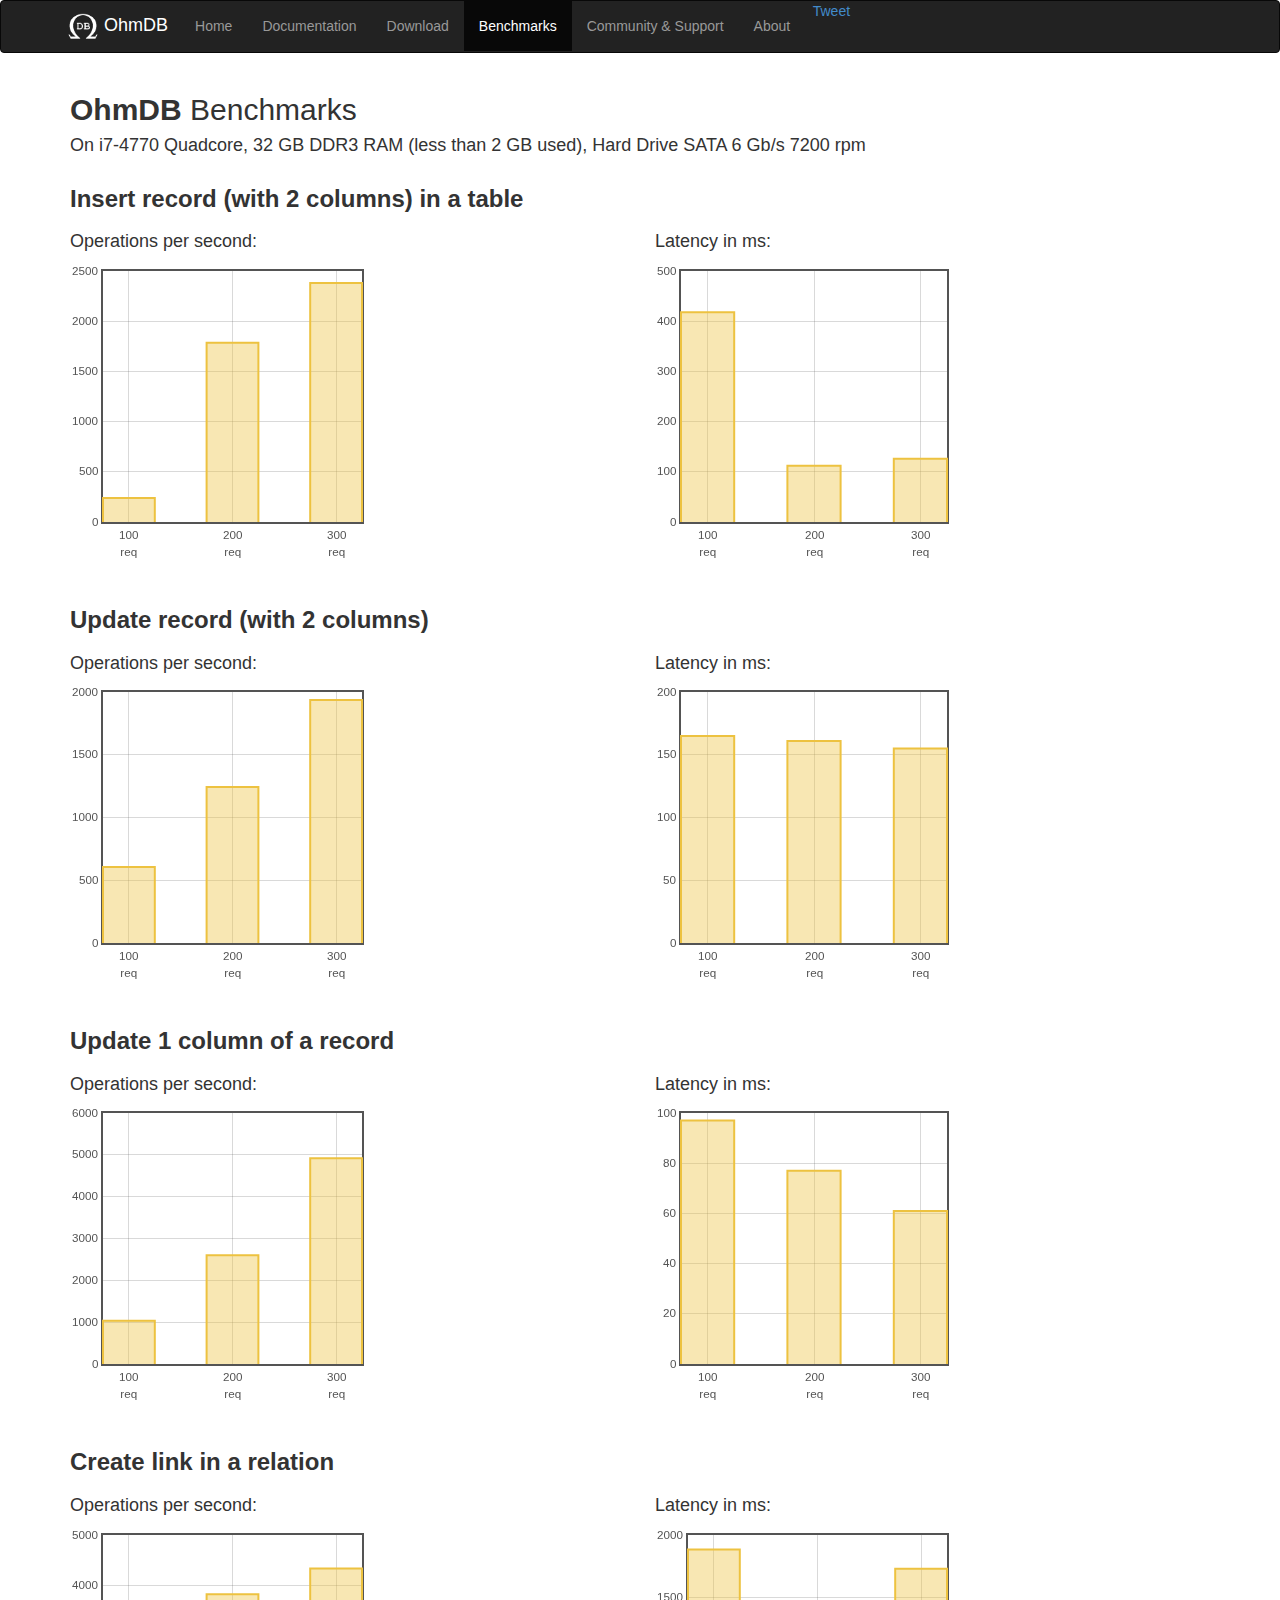
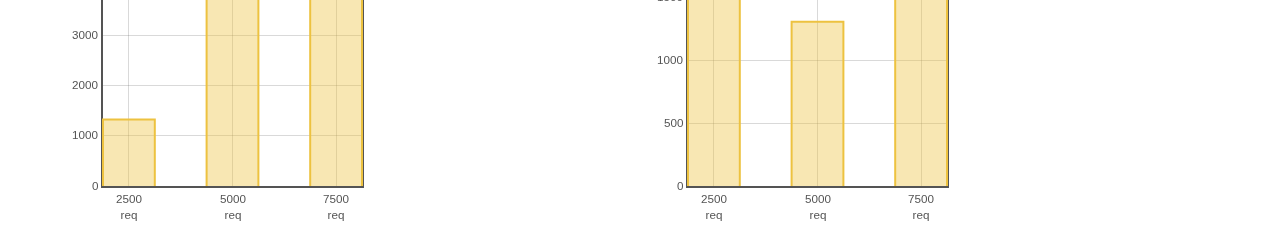
==== benchmarks.html @ 15402532 "Initial site." ====
<!DOCTYPE html>
<html lang="en">
<head>
<meta http-equiv="content-type" content="text/html; charset=UTF-8">
<meta charset="utf-8">
<title>OhmDB - The Irresistible Database for Java Combining Great RDBMS and NoSQL Features</title>
<meta name="viewport" content="width=device-width, initial-scale=1.0">
<meta name="description" content="">
<meta name="author" content="">

<style>
@import "bootstrap.min.css";

@import "prettify.css";

@import "ohmdb.css";
</style>

<script type="text/javascript" src="prettify.js"></script>
<script src="https://ajax.googleapis.com/ajax/libs/jquery/1.8.2/jquery.min.js"></script>
<script type="text/javascript" charset="utf-8" src="bootstrap3.min.js"></script>
<script type="text/javascript" src="https://apis.google.com/js/plusone.js"></script>
<script type="text/javascript" src="ohmdb.js"></script>
<script src="//platform.linkedin.com/in.js" type="text/javascript">
	lang: en_US
</script>
<script type="text/javascript" src="jquery.flot.js"></script>

</head>

<body onload="prettyPrint();">

	<nav class="navbar navbar-inverse" role="navigation">
		<div class="container">
			<div class="navbar-header">
				<a id="title" class="navbar-brand" href="/">
					<img src="ohmdb.png" width="32" />
					<span> OhmDB</span>
				</a>
				<ul class="nav navbar-nav">
					<li>
						<a href="/">Home</a>
					</li>
					<li>
						<a href="documentation.html">Documentation</a>
					</li>
					<li>
						<a href="download.html">Download</a>
					</li>
					<li class="active">
						<a href="benchmarks.html">Benchmarks</a>
					</li>
					<li>
						<a href="community.html">Community &amp; Support</a>
					</li>
					<li>
						<a href="about.html">About</a>
					</li>
				</ul>

				&nbsp;
				<a href="https://twitter.com/share" class="twitter-share-button navbar-btn" data-url="http://www.ohmdb.com"
					data-text="OhmDB - The Irresistible #Database for #Java Combining Great #RDBMS and #NoSQL Features"
					data-size="small"
				>Tweet</a>
				<span class="g-plusone" data-size="medium"></span>
				<script type="IN/Share" data-url="http://www.ohmdb.com" data-counter="right"></script>

			</div>
		</div>
	</nav>
	<div class="container">

		<div class="row">

			<div class="col-md-12">
				<h2 id="tut_subtitle">
					<span class="ohmdb">OhmDB</span>
					Benchmarks
				</h2>
				<h4>On i7-4770 Quadcore, 32 GB DDR3 RAM (less than 2 GB used), Hard Drive SATA 6 Gb/s 7200 rpm</h4>
			</div>

		</div>

		<div class="row">
			<div class="col-md-12">
				<h3>
					<b>Insert record (with 2 columns) in a table</b>
				</h3>
			</div>
		</div>
		<div class="row">
			<div class="col-md-6">
				<h4>
					<span class="plotdesc">Operations per second:</span>
				</h4>
				<div id="insertA" style="width: 300px; height: 300px"></div>
			</div>
			<div class="col-md-6">
				<h4>
					<span class="plotdesc">Latency in ms:</span>
				</h4>

				<div id="insertB" style="width: 300px; height: 300px"></div>
			</div>
		</div>

		<div class="row row-separated">
			<div class="col-md-12">
				<h3>
					<b>Update record (with 2 columns)</b>
				</h3>
			</div>
		</div>
		<div class="row">
			<div class="col-md-6">
				<h4>
					<span class="plotdesc">Operations per second:</span>
				</h4>
				<div id="updateA" style="width: 300px; height: 300px"></div>
			</div>
			<div class="col-md-6">
				<h4>
					<span class="plotdesc">Latency in ms:</span>
				</h4>
				<div id="updateB" style="width: 300px; height: 300px"></div>
			</div>
		</div>


		<div class="row row-separated">
			<div class="col-md-12">
				<h3>
					<b>Update 1 column of a record</b>
				</h3>
			</div>
		</div>
		<div class="row">
			<div class="col-md-6">
				<h4>
					<span class="plotdesc">Operations per second:</span>
				</h4>
				<div id="setA" style="width: 300px; height: 300px"></div>
			</div>
			<div class="col-md-6">
				<h4>
					<span class="plotdesc">Latency in ms:</span>
				</h4>
				<div id="setB" style="width: 300px; height: 300px"></div>
			</div>
		</div>


		<div class="row row-separated">
			<div class="col-md-12">
				<h3>
					<b>Create link in a relation</b>
				</h3>
			</div>
		</div>
		<div class="row">
			<div class="col-md-6">
				<h4>
					<span class="plotdesc">Operations per second:</span>
				</h4>
				<div id="linkA" style="width: 300px; height: 300px"></div>
			</div>
			<div class="col-md-6">
				<h4>
					<span class="plotdesc">Latency in ms:</span>
				</h4>
				<div id="linkB" style="width: 300px; height: 300px"></div>
			</div>
		</div>

	</div>

	<script>
		$(function() {

			function draw(id, id2, a, b) {
				var data = [], data2 = [];

				for (var i = 0; i < a.length; i++) {
					data.push([ 2 * i, b[i] ]);
					data2.push([ 2 * i, a[i] * 1000 / b[i] ]);
				}

				function nn(k){
					return a[k] + "<br/>req";
				}
				
				$.plot(id, [ {
					data : data,
					bars : {
						show : true
					}
				} ], {
					xaxis : {
						ticks : [ [ 0.5, nn(0) ], [ 2.5, nn(1) ],
								[ 4.5, nn(2) ], [ 6.5, nn(3) ],
								[ 8.5, nn(4) ], [ 10.5, nn(5) ] ]
					},

				});

				$.plot(id2, [ {
					data : data2,
					bars : {
						show : true
					}
				} ], {
					xaxis : {
						ticks : [ [ 0.5, nn(0) ], [ 2.5, nn(1) ],
									[ 4.5, nn(2) ], [ 6.5, nn(3) ],
									[ 8.5, nn(4) ], [ 10.5, nn(5) ] ]
					},

				});

			}

			var ms = {"update":[165,161,155],"1 join(s)":[59,10,6],"setN":[100,200,300],"linkN":[2500,5000,7500],"set":[97,77,61],"1 join(s)N":[100,100,100],"link":[1885,1309,1732],"4 join(s)":[7549,6217,5309],"4 join(s)N":[100,100,100],"updateN":[100,200,300],"insertN":[100,200,300],"2 join(s)":[91,28,13],"3 join(s)N":[100,100,100],"insert":[418,112,126],"2 join(s)N":[100,100,100],"3 join(s)":[493,318,116]};
			
			draw("#insertB", "#insertA", ms.insertN, ms.insert);
			draw("#updateB", "#updateA", ms.updateN, ms.update);
			draw("#setB", "#setA", ms.setN, ms.set);
			draw("#linkB", "#linkA", ms.linkN, ms.link);

		});
	</script>
	
	<p></p>
	
</body>
</html>
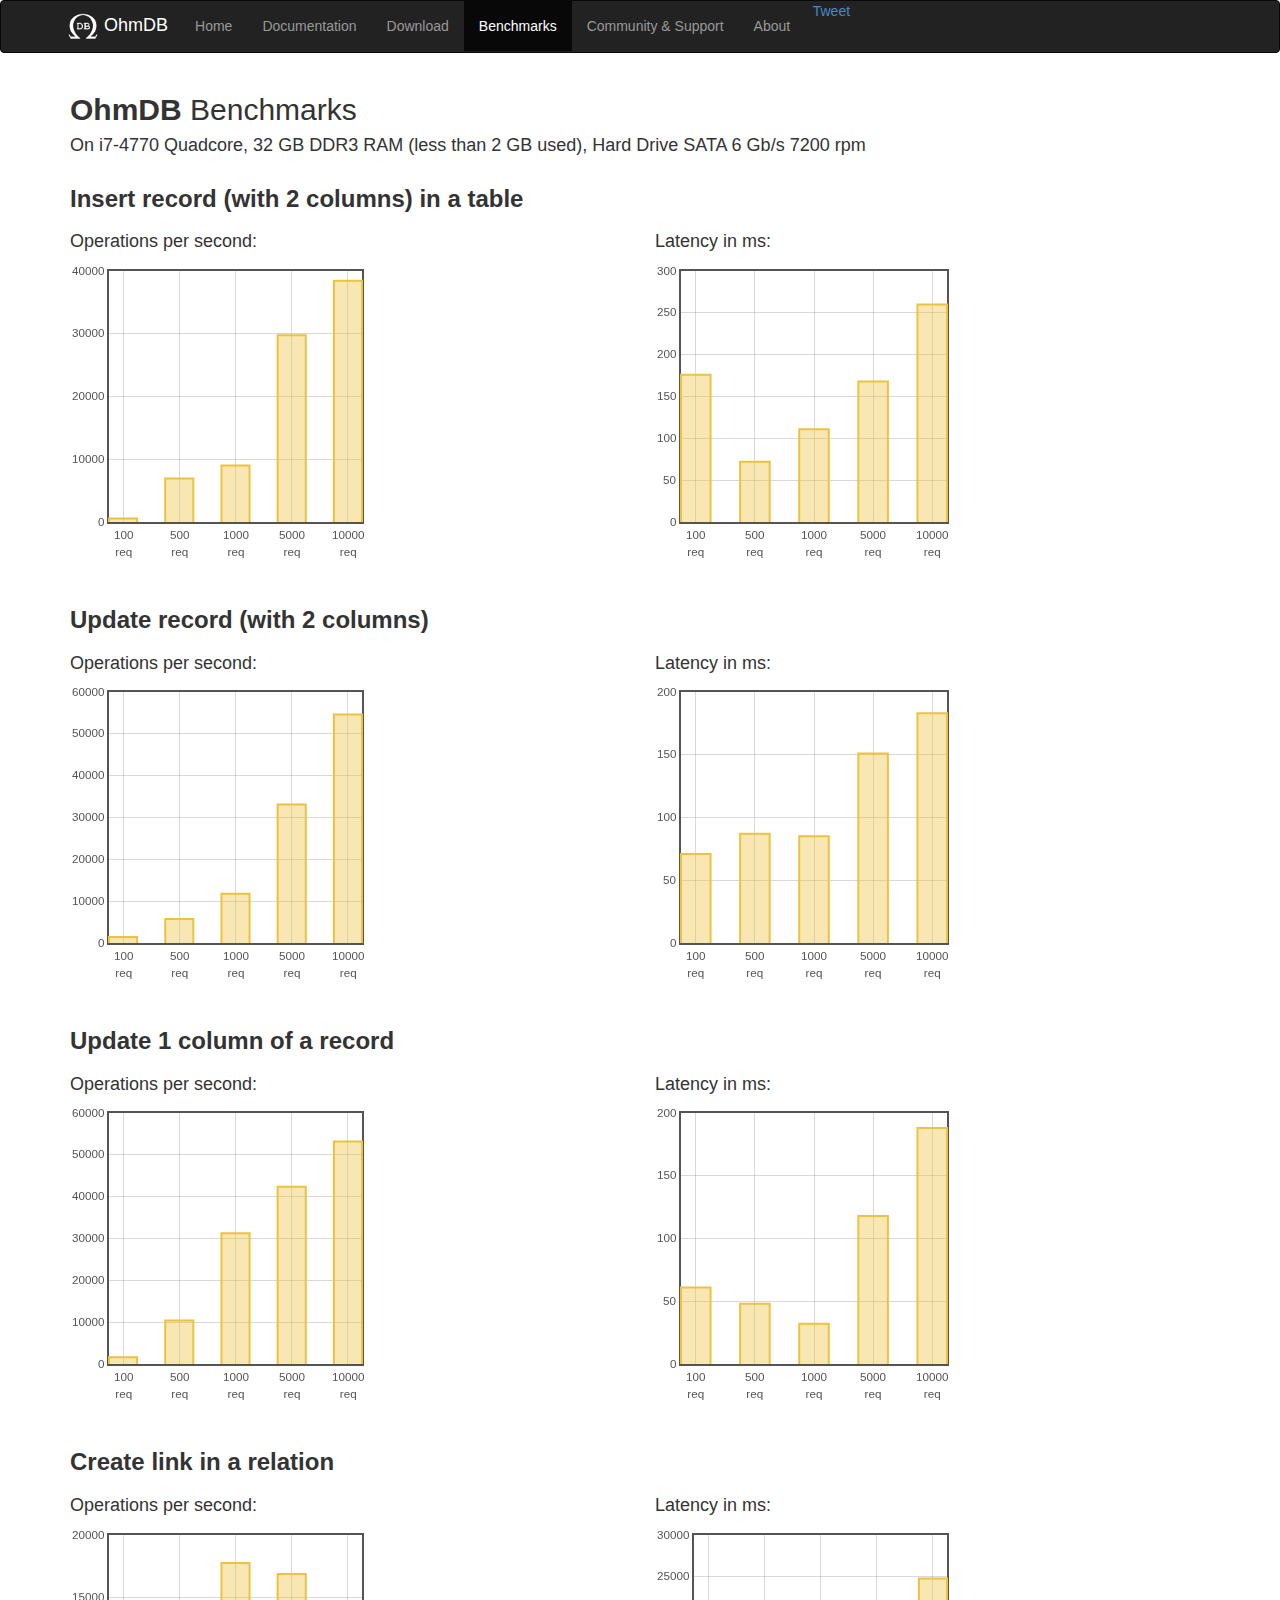
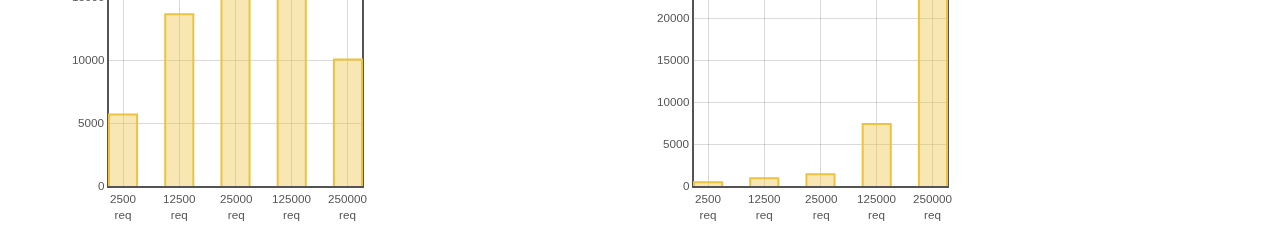
==== commit f1d68942: "Updated benchmark data." ====
--- a/benchmarks.html
+++ b/benchmarks.html
@@ -221,7 +221,7 @@
 
 			}
 
-			var ms = {"update":[165,161,155],"1 join(s)":[59,10,6],"setN":[100,200,300],"linkN":[2500,5000,7500],"set":[97,77,61],"1 join(s)N":[100,100,100],"link":[1885,1309,1732],"4 join(s)":[7549,6217,5309],"4 join(s)N":[100,100,100],"updateN":[100,200,300],"insertN":[100,200,300],"2 join(s)":[91,28,13],"3 join(s)N":[100,100,100],"insert":[418,112,126],"2 join(s)N":[100,100,100],"3 join(s)":[493,318,116]};
+			var ms = {"update":[71,87,85,151,183],"1 join(s)":[14,3,2,1,2],"setN":[100,500,1000,5000,10000],"linkN":[2500,12500,25000,125000,250000],"set":[61,48,32,118,188],"1 join(s)N":[100,100,100,100,100],"link":[439,914,1407,7404,24792],"4 join(s)":[1598,1059,806,433,377],"4 join(s)N":[100,100,100,100,100],"updateN":[100,500,1000,5000,10000],"insertN":[100,500,1000,5000,10000],"2 join(s)":[24,6,5,2,2],"3 join(s)N":[100,100,100,100,100],"insert":[176,72,111,168,260],"2 join(s)N":[100,100,100,100,100],"3 join(s)":[76,120,22,14,13]};
 			
 			draw("#insertB", "#insertA", ms.insertN, ms.insert);
 			draw("#updateB", "#updateA", ms.updateN, ms.update);
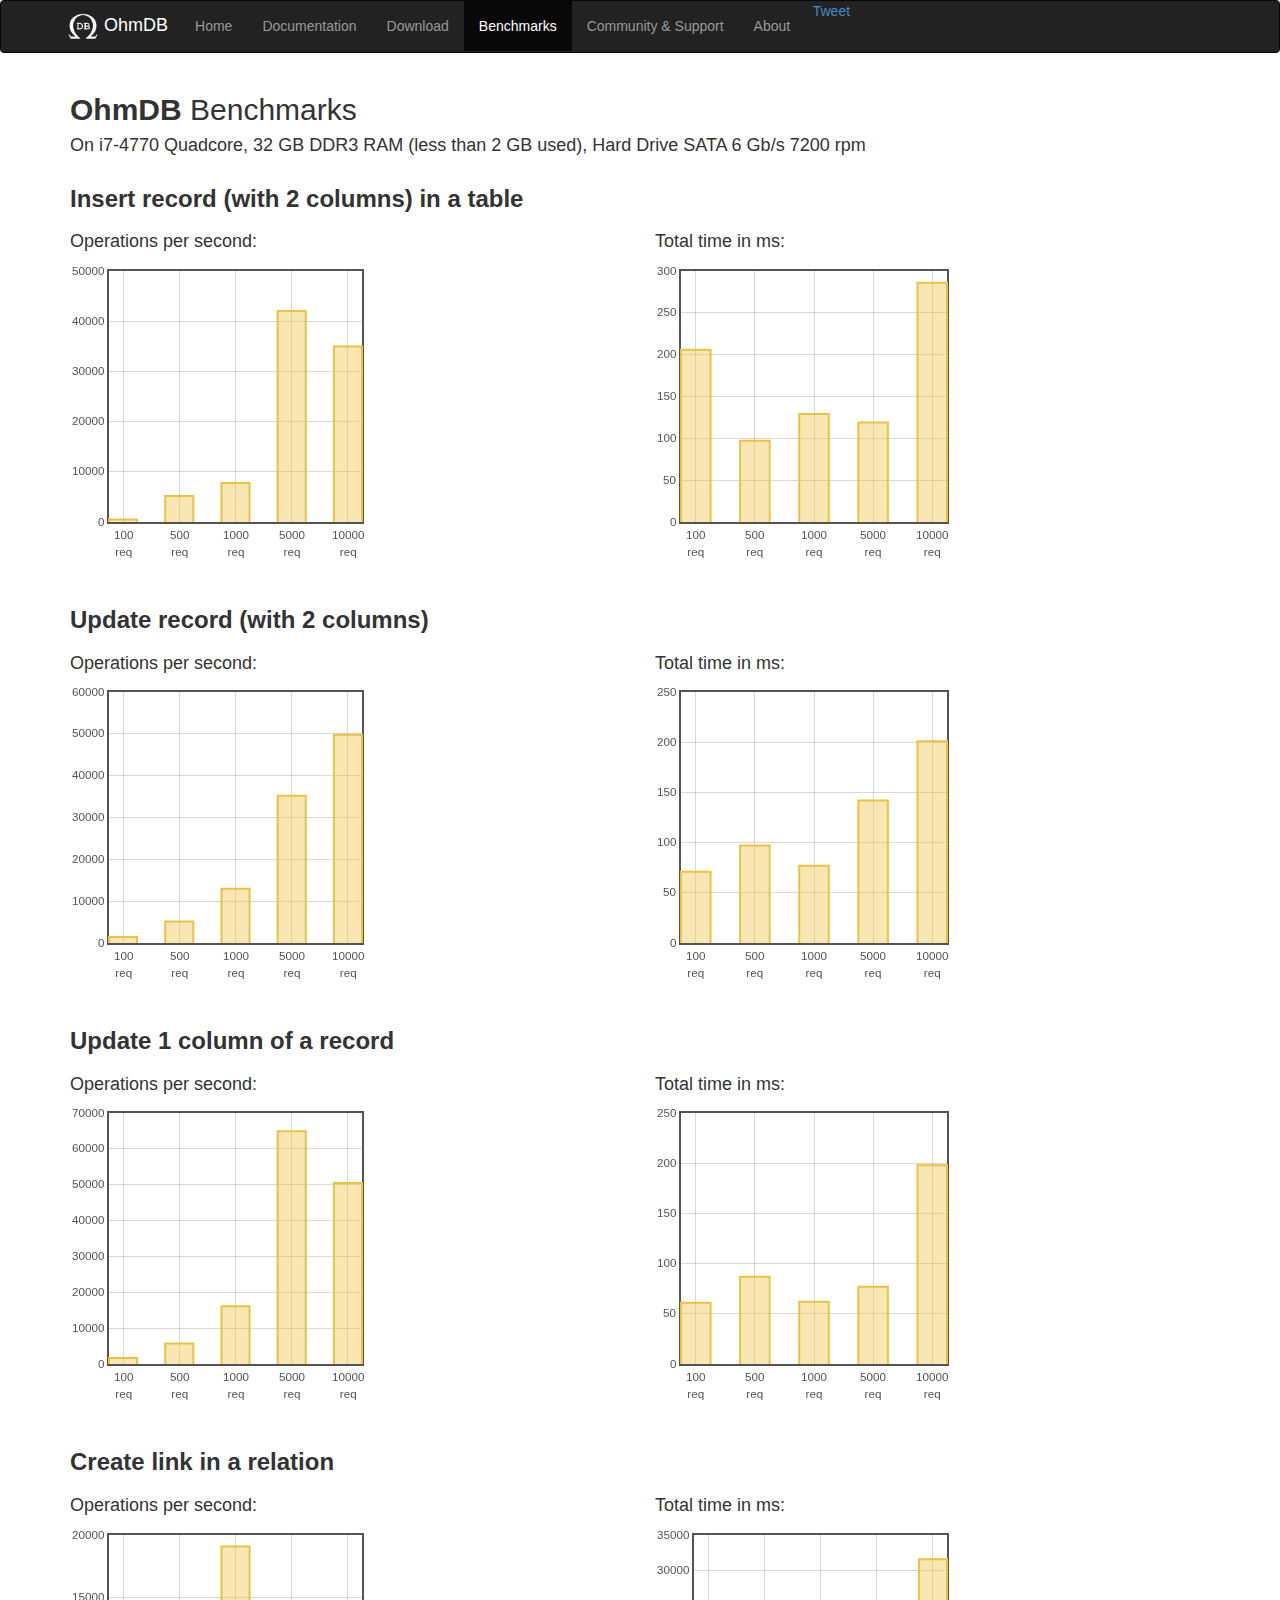
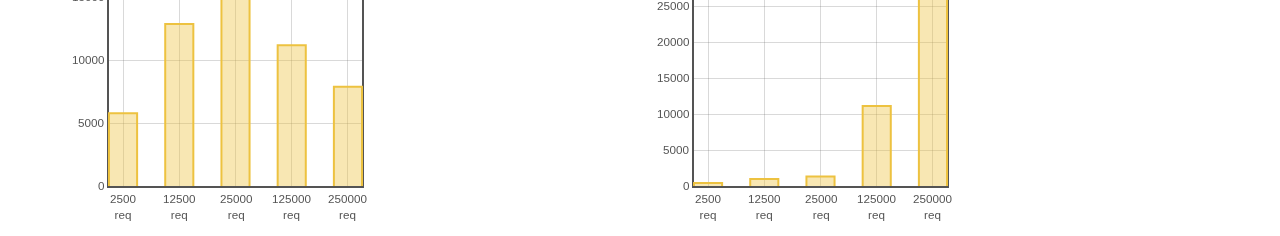
==== commit 532d0579: "Updated benchmark test, presentation and data." ====
--- a/benchmarks.html
+++ b/benchmarks.html
@@ -99,7 +99,7 @@
 			</div>
 			<div class="col-md-6">
 				<h4>
-					<span class="plotdesc">Latency in ms:</span>
+					<span class="plotdesc">Total time in ms:</span>
 				</h4>
 
 				<div id="insertB" style="width: 300px; height: 300px"></div>
@@ -122,7 +122,7 @@
 			</div>
 			<div class="col-md-6">
 				<h4>
-					<span class="plotdesc">Latency in ms:</span>
+					<span class="plotdesc">Total time in ms:</span>
 				</h4>
 				<div id="updateB" style="width: 300px; height: 300px"></div>
 			</div>
@@ -145,7 +145,7 @@
 			</div>
 			<div class="col-md-6">
 				<h4>
-					<span class="plotdesc">Latency in ms:</span>
+					<span class="plotdesc">Total time in ms:</span>
 				</h4>
 				<div id="setB" style="width: 300px; height: 300px"></div>
 			</div>
@@ -168,7 +168,7 @@
 			</div>
 			<div class="col-md-6">
 				<h4>
-					<span class="plotdesc">Latency in ms:</span>
+					<span class="plotdesc">Total time in ms:</span>
 				</h4>
 				<div id="linkB" style="width: 300px; height: 300px"></div>
 			</div>
@@ -221,7 +221,7 @@
 
 			}
 
-			var ms = {"update":[71,87,85,151,183],"1 join(s)":[14,3,2,1,2],"setN":[100,500,1000,5000,10000],"linkN":[2500,12500,25000,125000,250000],"set":[61,48,32,118,188],"1 join(s)N":[100,100,100,100,100],"link":[439,914,1407,7404,24792],"4 join(s)":[1598,1059,806,433,377],"4 join(s)N":[100,100,100,100,100],"updateN":[100,500,1000,5000,10000],"insertN":[100,500,1000,5000,10000],"2 join(s)":[24,6,5,2,2],"3 join(s)N":[100,100,100,100,100],"insert":[176,72,111,168,260],"2 join(s)N":[100,100,100,100,100],"3 join(s)":[76,120,22,14,13]};
+			var ms = {"update":[71,97,77,142,201],"1 join(s)":[14,3,2,1,2],"setN":[100,500,1000,5000,10000],"linkN":[2500,12500,25000,125000,250000],"set":[61,87,62,77,198],"1 join(s)N":[100,100,100,100,100],"link":[432,969,1310,11149,31609],"4 join(s)":[1796,1109,833,457,376],"4 join(s)N":[100,100,100,100,100],"updateN":[100,500,1000,5000,10000],"insertN":[100,500,1000,5000,10000],"2 join(s)":[29,6,4,2,2],"3 join(s)N":[100,100,100,100,100],"insert":[206,97,129,119,286],"2 join(s)N":[100,100,100,100,100],"3 join(s)":[88,32,21,14,13]};
 			
 			draw("#insertB", "#insertA", ms.insertN, ms.insert);
 			draw("#updateB", "#updateA", ms.updateN, ms.update);
